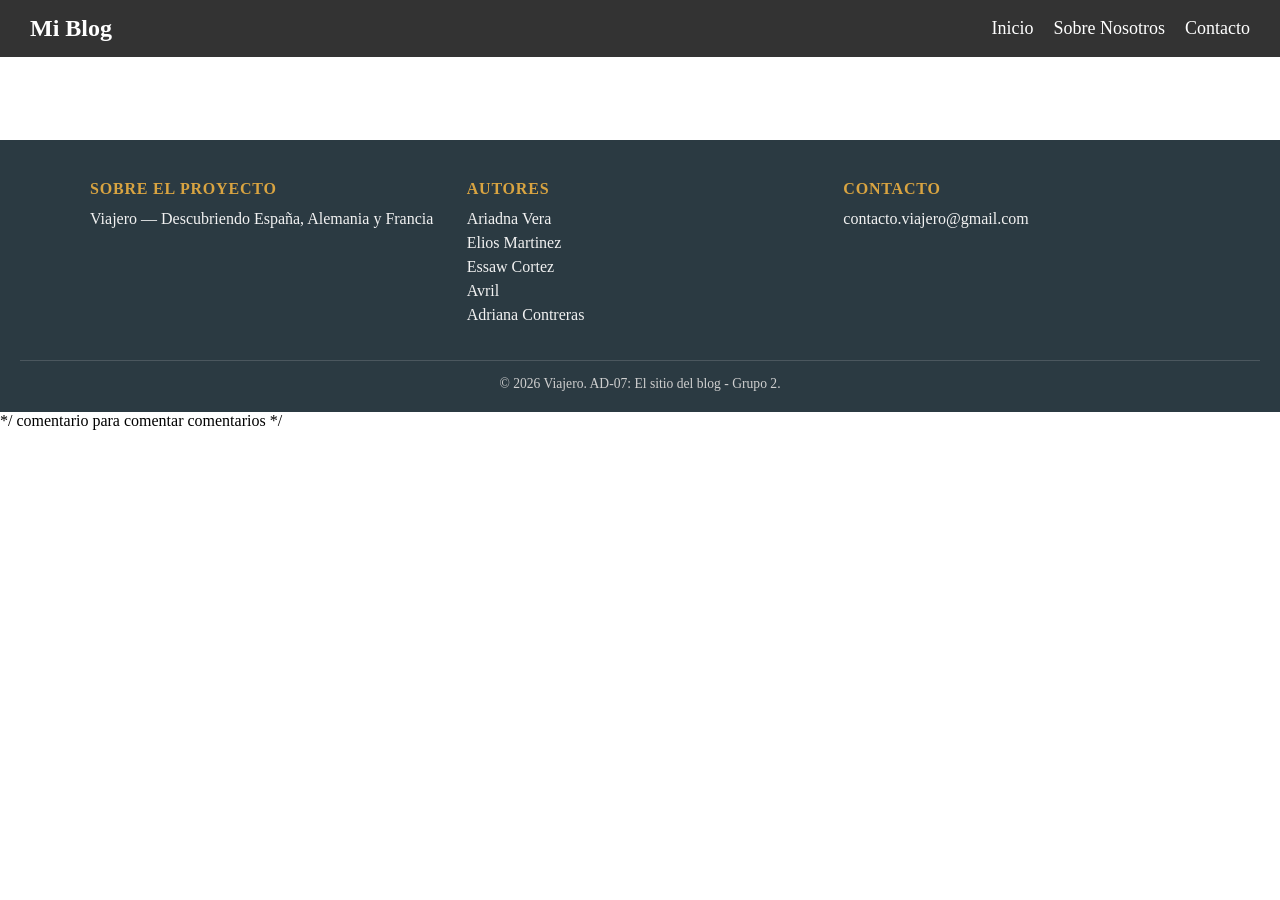
==== ad-l4-1.0/index.html @ cbe57249 "feat: estructura y configuracion de las 3 paginas" ====
<!DOCTYPE html>
<html>

<head>
  <meta charset="utf-8">
  <meta name="viewport" content="width=device-width">
  <title>replit</title>
  <link rel="stylesheet" href="style.css">
  
</head>

<body>
  <nav class="navbar">
    <div class="nav-logo">
        <a href="index.html">Mi Blog</a>
    </div>
    <ul class="nav-links">
        <li><a href="index.html">Inicio</a></li>
        <li><a href="about.html">Sobre Nosotros</a></li>
        <li><a href="contact.html">Contacto</a></li>
    </ul>
</nav>

  <!--
  This script places a badge on your repl's full-browser view back to your repl's cover
  page. Try various colors for the theme: dark, light, red, orange, yellow, lime, green,
  teal, blue, blurple, magenta, pink!
  -->
  <script src="https://replit.com/public/js/replit-badge-v2.js" theme="dark" position="bottom-right"></script>
<footer class="site-footer">
  <div class="footer-content">
    <div class="footer-section">
      <h3>Sobre el proyecto</h3>
      <p>Viajero — Descubriendo España, Alemania y Francia</p>
    </div>
    <div class="footer-section">
      <h3>Autores</h3>
      <ul class="footer-authors">
        <li>Ariadna Vera</li>
      <li>Elios Martinez</li>
      <li>Essaw Cortez</li>
      <li>Avril</li>
      <li>Adriana Contreras</li>
      </ul>
    </div>
    <div class="footer-section">
      <h3>Contacto</h3>
      <p><a href="mailto:contacto.viajero@gmail.com">contacto.viajero@gmail.com</a></p>
    </div>
  </div>
  <div class="footer-bottom">
    <p>&copy; 2026 Viajero. AD-07: El sitio del blog - Grupo 2.</p>
  </div>
</footer>
</body>

</html>
*/ comentario para comentar comentarios */
---- ad-l4-1.0/style.css ----
html {
    height: 100%;
    width: 100%;
  }

  /* márgenes */
* {
    margin: 0;
    padding: 0;
    box-sizing: border-box;
}

/* Barra de navegación */
.navbar {
    position: fixed; /* Esto hace que se quede congelada arriba */
    top: 0;
    left: 0;
    width: 100%;
    background-color: #333; /* Color oscuro de fondo el cual debera ser de paga*/
    display: flex;
    justify-content: space-between;
    align-items: center;
    padding: 15px 30px;
    z-index: 1000; /* queda por encima de todo */
}

/* Nombre del blog */
.nav-logo a {
    color: white;
    text-decoration: none;
    font-size: 24px;
    font-weight: bold;
}

/* enlaces */
.nav-links {
    list-style: none;
    display: flex;
    gap: 20px; /* Separación entre botones */
}

/* Estilo de los enlaces individuales */
.nav-links a {
    color: white;
    text-decoration: none;
    font-size: 18px;
    transition: color 0.3s ease;
}

/* Efecto del mouse */
.nav-links a:hover {
    color: #ffcc00; /* Cambia a amarillo o el color que prefieras */
}

/* evita que el menu tape los textos */
body {
    padding-top: 80px; 
}

/* Tarea 4 */
.site-footer {
  background-color: #2b3a42;
  color: #f2f2f2;
  padding: 40px 20px 20px;
  margin-top: 60px;
}

.footer-content {
  display: flex;
  flex-wrap: wrap;
  justify-content: space-between;
  gap: 30px;
  max-width: 1100px;
  margin: 0 auto;
}

.footer-section {
  flex: 1;
  min-width: 200px;
}

.footer-section h3 {
  font-size: 1rem;
  text-transform: uppercase;
  letter-spacing: 0.05em;
  margin-bottom: 12px;
  color: #d9a441;
}

.footer-authors {
  list-style: none;
  padding: 0;
  margin: 0;
}

.footer-authors li {
  margin-bottom: 6px;
}

.footer-section a {
  color: #f2f2f2;
  text-decoration: none;
}

.footer-section a:hover {
  text-decoration: underline;
}

.footer-bottom {
  text-align: center;
  margin-top: 30px;
  padding-top: 15px;
  border-top: 1px solid rgba(255, 255, 255, 0.15);
  font-size: 0.85rem;
  color: #cfcfcf;
}
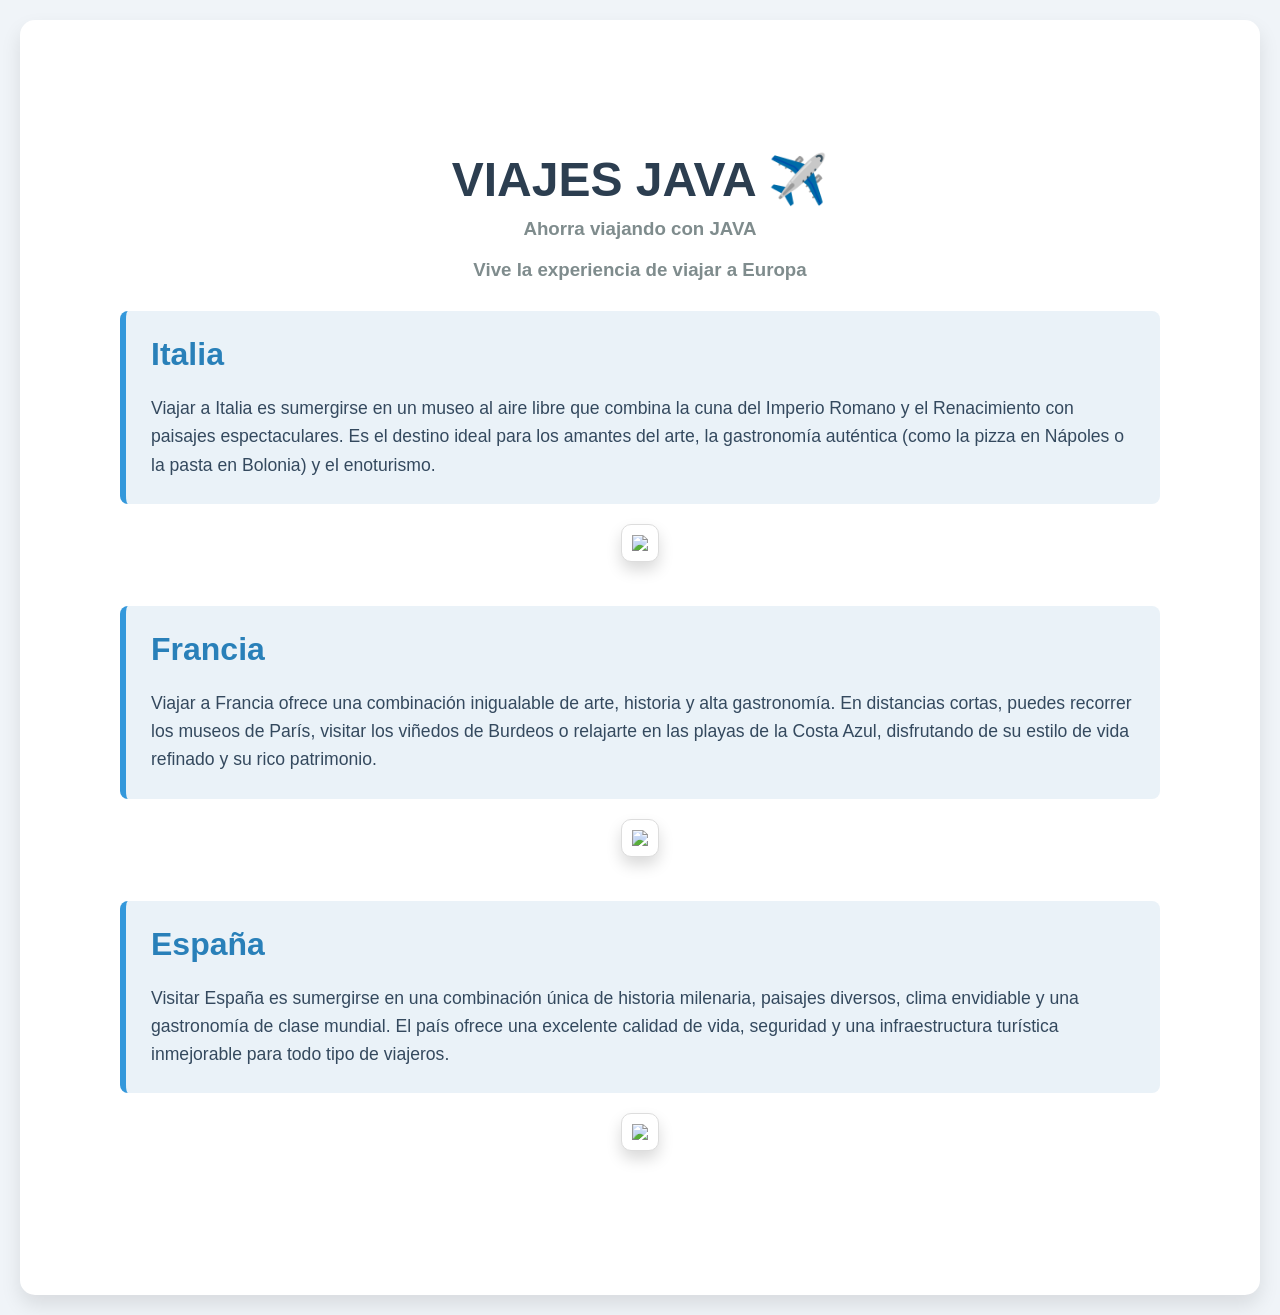
==== commit b25e60b0: "Se agregó home al index y se creó el homestyle" ====
--- a/ad-l4-1.0/index.html
+++ b/ad-l4-1.0/index.html
@@ -5,54 +5,62 @@
   <meta charset="utf-8">
   <meta name="viewport" content="width=device-width">
   <title>replit</title>
-  <link rel="stylesheet" href="style.css">
-  
+  <link rel="stylesheet" href="homestyle.css">
 </head>
 
 <body>
-  <nav class="navbar">
-    <div class="nav-logo">
-        <a href="index.html">Mi Blog</a>
-    </div>
-    <ul class="nav-links">
-        <li><a href="index.html">Inicio</a></li>
-        <li><a href="about.html">Sobre Nosotros</a></li>
-        <li><a href="contact.html">Contacto</a></li>
-    </ul>
-</nav>
-
+  
   <!--
   This script places a badge on your repl's full-browser view back to your repl's cover
   page. Try various colors for the theme: dark, light, red, orange, yellow, lime, green,
   teal, blue, blurple, magenta, pink!
   -->
-  <script src="https://replit.com/public/js/replit-badge-v2.js" theme="dark" position="bottom-right"></script>
-<footer class="site-footer">
-  <div class="footer-content">
-    <div class="footer-section">
-      <h3>Sobre el proyecto</h3>
-      <p>Viajero — Descubriendo España, Alemania y Francia</p>
+  <div class = "Hpage">
+    <div>
+    <h1 id="HOME">VIAJES JAVA ✈️</h1>
     </div>
-    <div class="footer-section">
-      <h3>Autores</h3>
-      <ul class="footer-authors">
-        <li>Ariadna Vera</li>
-      <li>Elios Martinez</li>
-      <li>Essaw Cortez</li>
-      <li>Avril</li>
-      <li>Adriana Contreras</li>
-      </ul>
+    <div>
+      <h3>Ahorra viajando con JAVA</h3>
+      <h3>Vive la experiencia de viajar a Europa</h3>
     </div>
-    <div class="footer-section">
-      <h3>Contacto</h3>
-      <p><a href="mailto:contacto.viajero@gmail.com">contacto.viajero@gmail.com</a></p>
+    <div>
+      <hr>
+      <hr>
+      <div class="col-4">
+                <h1 class="display-1">Italia</h1>
+                <p>Viajar a Italia es sumergirse en un museo al aire libre que combina la cuna del Imperio Romano y el Renacimiento con paisajes espectaculares. Es el destino ideal para los amantes del arte, la gastronomía auténtica (como la pizza en Nápoles o la pasta en Bolonia) y el enoturismo.</p>
+            </div>
+            
+            <div class = "pictureH">
+      <img src ="https://premiumincoming.com/wp-content/uploads/2018/07/viajar-italia.jpg" >
+      </div>
+      <hr>
+      <hr>
+      <div class="col-4">
+                <h1 class="display-1">Francia</h1>
+                <p>Viajar a Francia ofrece una combinación inigualable de arte, historia y alta gastronomía. En distancias cortas, puedes recorrer los museos de París, visitar los viñedos de Burdeos o relajarte en las playas de la Costa Azul, disfrutando de su estilo de vida refinado y su rico patrimonio.</p>
+            </div>
+            
+            <div class = "pictureH">
+      <img src ="https://images.trvl-media.com/place/502251/07e634c6-bcc3-4446-bda9-901da2d2c35c.jpg" >
+      </div>
+      <hr>
+      <hr>
+      <div class="col-4">
+                <h1 class="display-1">España</h1>
+                <p>Visitar España es sumergirse en una combinación única de historia milenaria, paisajes diversos, clima envidiable y una gastronomía de clase mundial. El país ofrece una excelente calidad de vida, seguridad y una infraestructura turística inmejorable para todo tipo de viajeros.</p>
+            </div>
+            
+            <div class = "pictureH">
+      <img src ="https://imagenes.20minutos.es/files/image_1920_1080/uploads/imagenes/2023/07/14/basilica-de-la-sagrada-familia.jpeg" >
+      </div>
+      <hr>
+      <hr>
+
+
     </div>
   </div>
-  <div class="footer-bottom">
-    <p>&copy; 2026 Viajero. AD-07: El sitio del blog - Grupo 2.</p>
-  </div>
-</footer>
+  <script src="https://replit.com/public/js/replit-badge-v2.js" theme="dark" position="bottom-right"></script>
 </body>
 
-</html>
-*/ comentario para comentar comentarios */+</html>
--- a/ad-l4-1.0/homestyle.css
+++ b/ad-l4-1.0/homestyle.css
@@ -0,0 +1,103 @@
+ 
+*{
+  box-sizing: border-box;
+}
+
+body {
+font-family: 'Segoe UI', sans-serif;
+background-color: #f0f4f8;
+margin: 0;
+padding: 20px;
+}
+
+
+    <style>
+  /* 1. Resetear el modelo de caja para que el padding no altere el tamaño total */
+  * {
+    box-sizing: border-box;
+    }
+
+  /* 2. Estilos generales del cuerpo */
+    body {
+    font-family: 'Segoe UI', Tahoma, Geneva, Verdana, sans-serif;
+    background-color: #f0f4f8; /* Color de fondo suave */
+    margin: 0;
+    padding: 20px; /* Padding alrededor de toda la página */
+    }
+
+  /* 3. Contenedor principal de la página */
+    .Hpage {
+    max-width: 100%;
+    margin: 0 auto; /* Centra la caja principal horizontalmente */
+    background-color: white;
+    padding: 100px; /* Relleno interno para que el texto no toque los bordes */
+    border-radius: 15px; /* Suaviza las esquinas del borde */
+    box-shadow: 0 10px 20px rgba(0,0,0,0.1); /* Sombra para dar efecto de profundidad */
+    }
+
+  /* 4. Estilización de los encabezados */
+    #HOME {
+    text-align: center;
+    color: #2c3e50;
+    font-size: 3em;
+    margin-bottom: 10px;
+    }
+
+    h3 {
+    text-align: center;
+    color: #7f8c8d;
+    margin-top: 0;
+    }
+
+  /* Ocultamos las etiquetas <hr> porque usaremos márgenes de caja en su lugar */
+    hr {
+    display: none; 
+    }
+
+  /* 5. Cajas de texto (Aplicación clara del Modelo de Caja) */
+    .col-4 {
+    background-color: #eaf2f8; 
+    padding: 25px; /* (Padding) Espacio para que el texto respire */
+    border-left: 6px solid #3498db; /* (Border) Acento visual en la izquierda */
+    border-radius: 8px;
+    margin-top: 30px; /* (Margin) Separa este texto de la imagen anterior */
+    margin-bottom: 20px; /* (Margin) Separa este texto de su propia imagen */
+    }
+
+    .col-4 h1.display-1 {
+    color: #2980b9;
+    margin-top: 0;
+
+    }
+
+    .col-4 p {
+    color: #34495e;
+    line-height: 1.6;
+    font-size: 1.1em;
+    margin-bottom: 0;
+    }
+
+  /* 6. Contenedor de las imágenes */
+    .pictureH {
+    text-align: center;
+    margin-bottom: 40px; /* (Margin) Espacio antes del siguiente país */
+    }
+
+  /* 7. Estilo de las imágenes tipo fotografía instantánea */
+    .pictureH img {
+    width: 100%;
+    max-width: 750px;
+    padding: 10px; /* (Padding) Crea un marco blanco alrededor de la imagen */
+    background-color: white;
+    border: 1px solid #ddd; /* (Border) Borde sutil para el marco */
+    border-radius: 10px;
+    box-shadow: 0 8px 15px rgba(0,0,0,0.15); /* Sombra externa */
+    transition: transform 0.3s ease; /* Animación suave al pasar el mouse */
+    }
+
+  /* Efecto al pasar el cursor sobre la imagen */
+    .pictureH img:hover {
+    transform: scale(1.02); /* Amplía ligeramente la imagen */
+    }
+
+</style>
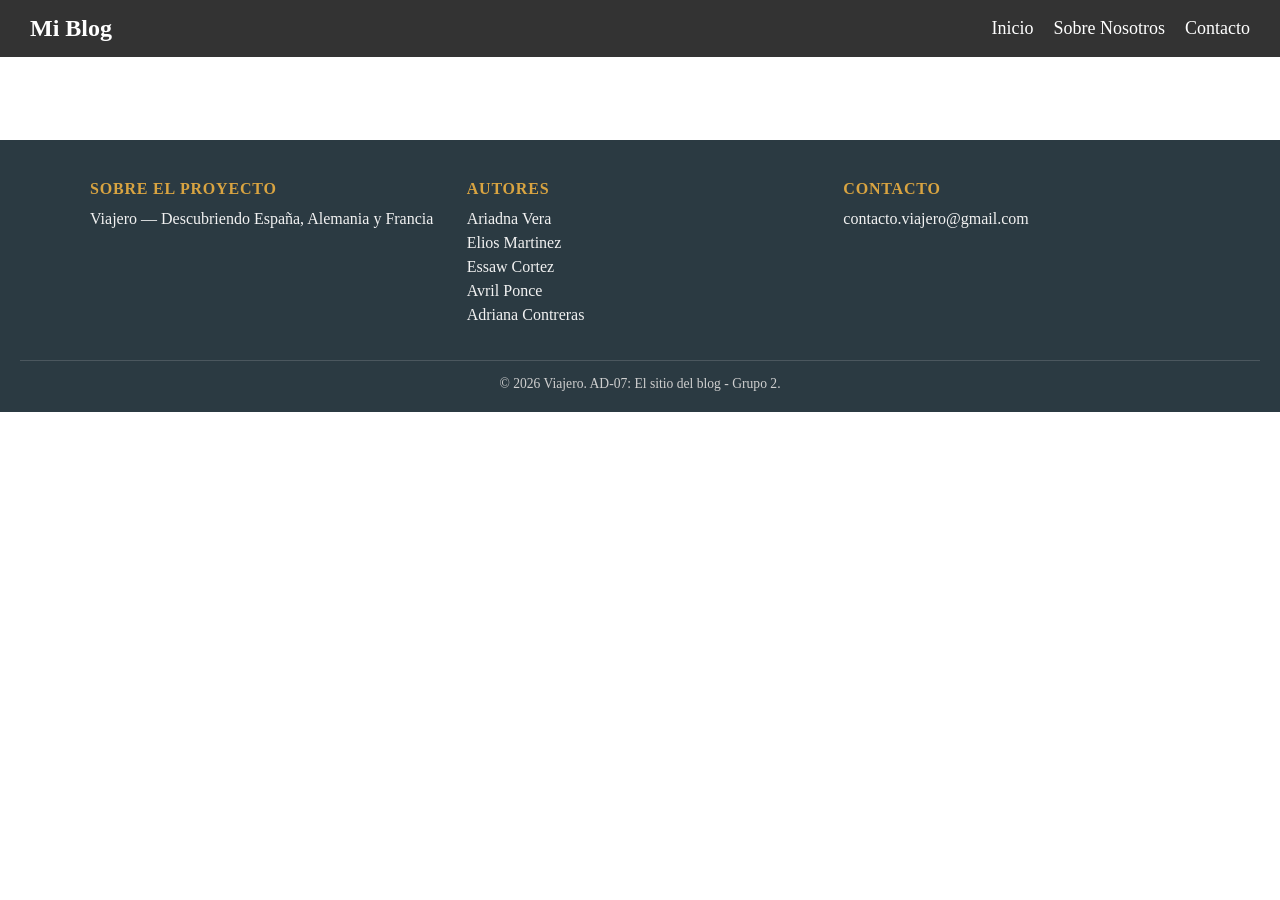
==== commit da776429: "Corrige nombre de autor en footer" ====
--- a/ad-l4-1.0/index.html
+++ b/ad-l4-1.0/index.html
@@ -5,62 +5,53 @@
   <meta charset="utf-8">
   <meta name="viewport" content="width=device-width">
   <title>replit</title>
-  <link rel="stylesheet" href="homestyle.css">
+  <link rel="stylesheet" href="style.css">
+  
 </head>
 
 <body>
-  
+  <nav class="navbar">
+    <div class="nav-logo">
+        <a href="index.html">Mi Blog</a>
+    </div>
+    <ul class="nav-links">
+        <li><a href="index.html">Inicio</a></li>
+        <li><a href="about.html">Sobre Nosotros</a></li>
+        <li><a href="contact.html">Contacto</a></li>
+    </ul>
+</nav>
+
   <!--
   This script places a badge on your repl's full-browser view back to your repl's cover
   page. Try various colors for the theme: dark, light, red, orange, yellow, lime, green,
   teal, blue, blurple, magenta, pink!
   -->
-  <div class = "Hpage">
-    <div>
-    <h1 id="HOME">VIAJES JAVA ✈️</h1>
+  <script src="https://replit.com/public/js/replit-badge-v2.js" theme="dark" position="bottom-right"></script>
+<footer class="site-footer">
+  <div class="footer-content">
+    <div class="footer-section">
+      <h3>Sobre el proyecto</h3>
+      <p>Viajero — Descubriendo España, Alemania y Francia</p>
     </div>
-    <div>
-      <h3>Ahorra viajando con JAVA</h3>
-      <h3>Vive la experiencia de viajar a Europa</h3>
+    <div class="footer-section">
+      <h3>Autores</h3>
+      <ul class="footer-authors">
+        <li>Ariadna Vera</li>
+      <li>Elios Martinez</li>
+      <li>Essaw Cortez</li>
+      <li>Avril Ponce</li>
+      <li>Adriana Contreras</li>
+      </ul>
     </div>
-    <div>
-      <hr>
-      <hr>
-      <div class="col-4">
-                <h1 class="display-1">Italia</h1>
-                <p>Viajar a Italia es sumergirse en un museo al aire libre que combina la cuna del Imperio Romano y el Renacimiento con paisajes espectaculares. Es el destino ideal para los amantes del arte, la gastronomía auténtica (como la pizza en Nápoles o la pasta en Bolonia) y el enoturismo.</p>
-            </div>
-            
-            <div class = "pictureH">
-      <img src ="https://premiumincoming.com/wp-content/uploads/2018/07/viajar-italia.jpg" >
-      </div>
-      <hr>
-      <hr>
-      <div class="col-4">
-                <h1 class="display-1">Francia</h1>
-                <p>Viajar a Francia ofrece una combinación inigualable de arte, historia y alta gastronomía. En distancias cortas, puedes recorrer los museos de París, visitar los viñedos de Burdeos o relajarte en las playas de la Costa Azul, disfrutando de su estilo de vida refinado y su rico patrimonio.</p>
-            </div>
-            
-            <div class = "pictureH">
-      <img src ="https://images.trvl-media.com/place/502251/07e634c6-bcc3-4446-bda9-901da2d2c35c.jpg" >
-      </div>
-      <hr>
-      <hr>
-      <div class="col-4">
-                <h1 class="display-1">España</h1>
-                <p>Visitar España es sumergirse en una combinación única de historia milenaria, paisajes diversos, clima envidiable y una gastronomía de clase mundial. El país ofrece una excelente calidad de vida, seguridad y una infraestructura turística inmejorable para todo tipo de viajeros.</p>
-            </div>
-            
-            <div class = "pictureH">
-      <img src ="https://imagenes.20minutos.es/files/image_1920_1080/uploads/imagenes/2023/07/14/basilica-de-la-sagrada-familia.jpeg" >
-      </div>
-      <hr>
-      <hr>
-
-
+    <div class="footer-section">
+      <h3>Contacto</h3>
+      <p><a href="mailto:contacto.viajero@gmail.com">contacto.viajero@gmail.com</a></p>
     </div>
   </div>
-  <script src="https://replit.com/public/js/replit-badge-v2.js" theme="dark" position="bottom-right"></script>
+  <div class="footer-bottom">
+    <p>&copy; 2026 Viajero. AD-07: El sitio del blog - Grupo 2.</p>
+  </div>
+</footer>
 </body>
 
 </html>
--- a/ad-l4-1.0/style.css
+++ b/ad-l4-1.0/style.css
@@ -0,0 +1,116 @@
+html {
+    height: 100%;
+    width: 100%;
+  }
+
+  /* márgenes */
+* {
+    margin: 0;
+    padding: 0;
+    box-sizing: border-box;
+}
+
+/* Barra de navegación */
+.navbar {
+    position: fixed; /* Esto hace que se quede congelada arriba */
+    top: 0;
+    left: 0;
+    width: 100%;
+    background-color: #333; /* Color oscuro de fondo el cual debera ser de paga*/
+    display: flex;
+    justify-content: space-between;
+    align-items: center;
+    padding: 15px 30px;
+    z-index: 1000; /* queda por encima de todo */
+}
+
+/* Nombre del blog */
+.nav-logo a {
+    color: white;
+    text-decoration: none;
+    font-size: 24px;
+    font-weight: bold;
+}
+
+/* enlaces */
+.nav-links {
+    list-style: none;
+    display: flex;
+    gap: 20px; /* Separación entre botones */
+}
+
+/* Estilo de los enlaces individuales */
+.nav-links a {
+    color: white;
+    text-decoration: none;
+    font-size: 18px;
+    transition: color 0.3s ease;
+}
+
+/* Efecto del mouse */
+.nav-links a:hover {
+    color: #ffcc00; /* Cambia a amarillo o el color que prefieras */
+}
+
+/* evita que el menu tape los textos */
+body {
+    padding-top: 80px; 
+}
+
+/* Tarea 4 */
+.site-footer {
+  background-color: #2b3a42;
+  color: #f2f2f2;
+  padding: 40px 20px 20px;
+  margin-top: 60px;
+}
+
+.footer-content {
+  display: flex;
+  flex-wrap: wrap;
+  justify-content: space-between;
+  gap: 30px;
+  max-width: 1100px;
+  margin: 0 auto;
+}
+
+.footer-section {
+  flex: 1;
+  min-width: 200px;
+}
+
+.footer-section h3 {
+  font-size: 1rem;
+  text-transform: uppercase;
+  letter-spacing: 0.05em;
+  margin-bottom: 12px;
+  color: #d9a441;
+}
+
+.footer-authors {
+  list-style: none;
+  padding: 0;
+  margin: 0;
+}
+
+.footer-authors li {
+  margin-bottom: 6px;
+}
+
+.footer-section a {
+  color: #f2f2f2;
+  text-decoration: none;
+}
+
+.footer-section a:hover {
+  text-decoration: underline;
+}
+
+.footer-bottom {
+  text-align: center;
+  margin-top: 30px;
+  padding-top: 15px;
+  border-top: 1px solid rgba(255, 255, 255, 0.15);
+  font-size: 0.85rem;
+  color: #cfcfcf;
+}
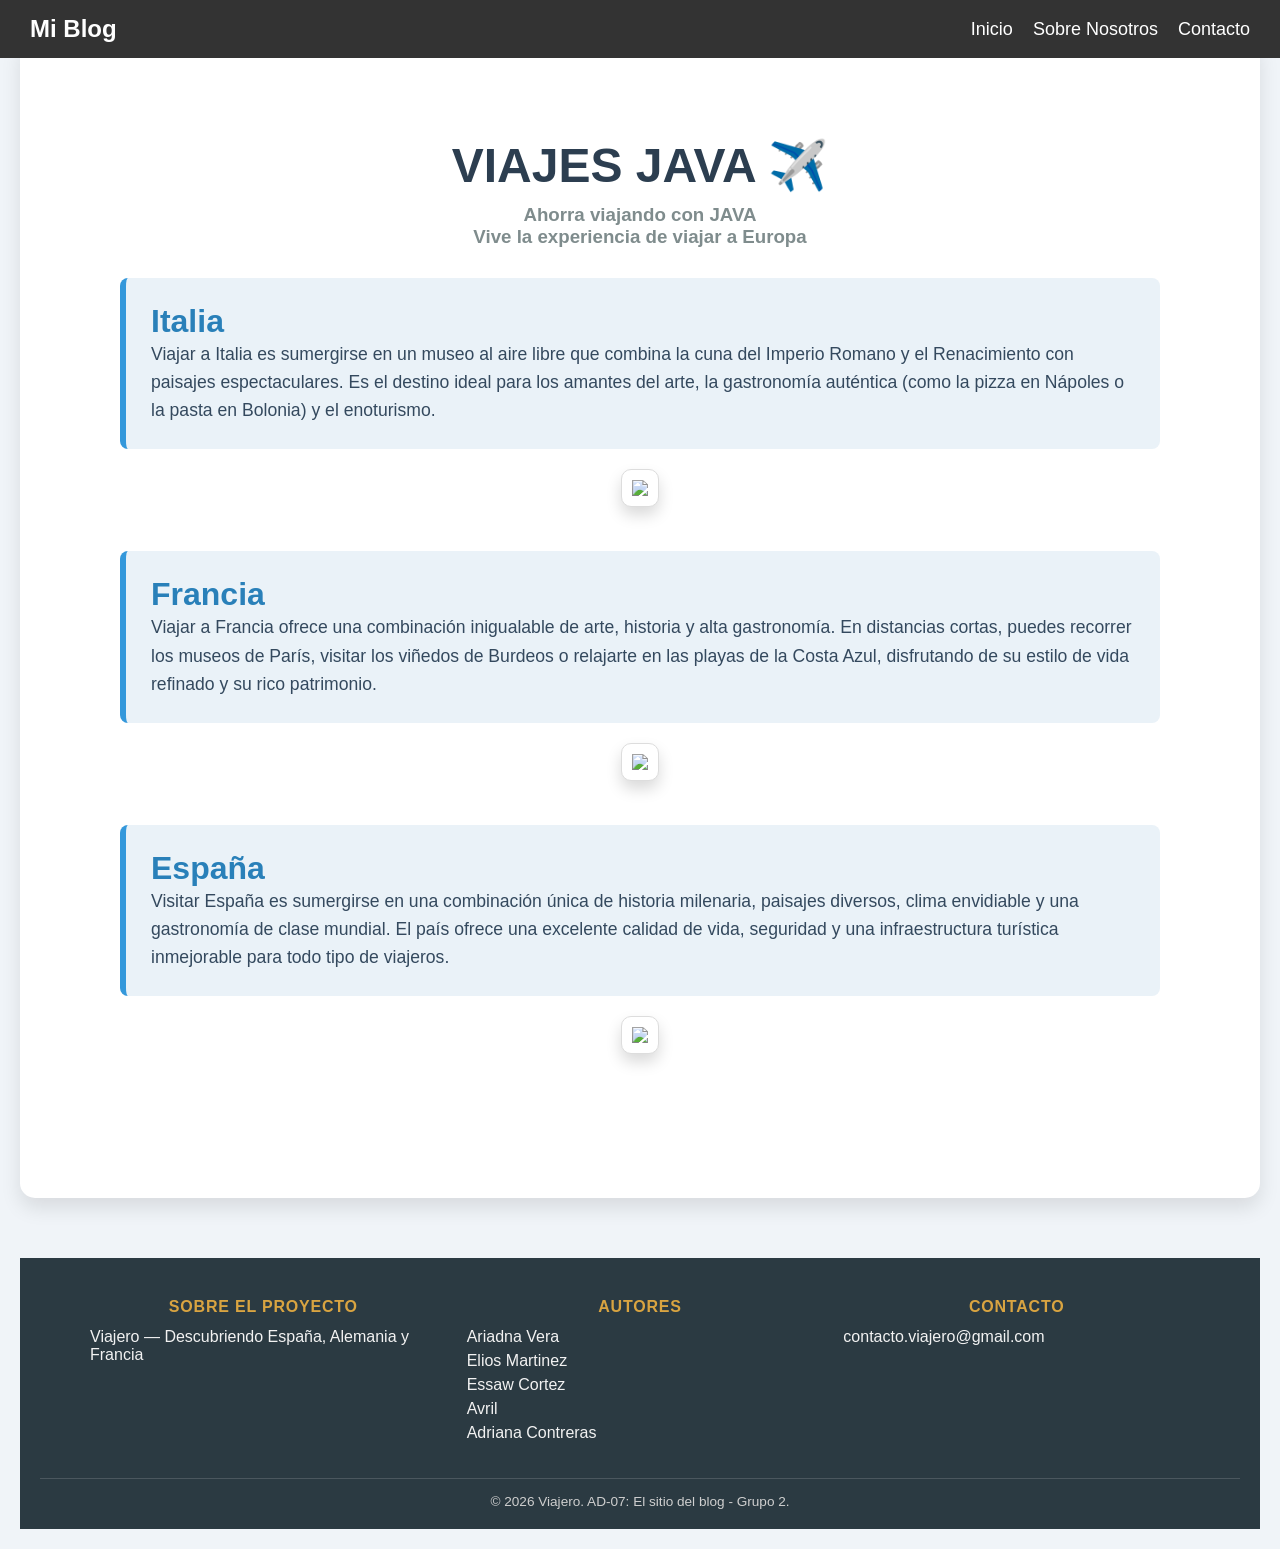
==== commit 9f8fa542: "Se resolvió conflicto de fusion en el index" ====
--- a/ad-l4-1.0/index.html
+++ b/ad-l4-1.0/index.html
@@ -5,11 +5,12 @@
   <meta charset="utf-8">
   <meta name="viewport" content="width=device-width">
   <title>replit</title>
+
   <link rel="stylesheet" href="style.css">
   
+
 </head>
 
-<body>
   <nav class="navbar">
     <div class="nav-logo">
         <a href="index.html">Mi Blog</a>
@@ -21,11 +22,62 @@
     </ul>
 </nav>
 
+  <link rel="stylesheet" href="homestyle.css">
+
+
+<body>
+  
+>>>>>>> task5
   <!--
   This script places a badge on your repl's full-browser view back to your repl's cover
   page. Try various colors for the theme: dark, light, red, orange, yellow, lime, green,
   teal, blue, blurple, magenta, pink!
   -->
+  <div class = "Hpage">
+    <div>
+    <h1 id="HOME">VIAJES JAVA ✈️</h1>
+    </div>
+    <div>
+      <h3>Ahorra viajando con JAVA</h3>
+      <h3>Vive la experiencia de viajar a Europa</h3>
+    </div>
+    <div>
+      <hr>
+      <hr>
+      <div class="col-4">
+                <h1 class="display-1">Italia</h1>
+                <p>Viajar a Italia es sumergirse en un museo al aire libre que combina la cuna del Imperio Romano y el Renacimiento con paisajes espectaculares. Es el destino ideal para los amantes del arte, la gastronomía auténtica (como la pizza en Nápoles o la pasta en Bolonia) y el enoturismo.</p>
+            </div>
+            
+            <div class = "pictureH">
+      <img src ="https://premiumincoming.com/wp-content/uploads/2018/07/viajar-italia.jpg" >
+      </div>
+      <hr>
+      <hr>
+      <div class="col-4">
+                <h1 class="display-1">Francia</h1>
+                <p>Viajar a Francia ofrece una combinación inigualable de arte, historia y alta gastronomía. En distancias cortas, puedes recorrer los museos de París, visitar los viñedos de Burdeos o relajarte en las playas de la Costa Azul, disfrutando de su estilo de vida refinado y su rico patrimonio.</p>
+            </div>
+            
+            <div class = "pictureH">
+      <img src ="https://images.trvl-media.com/place/502251/07e634c6-bcc3-4446-bda9-901da2d2c35c.jpg" >
+      </div>
+      <hr>
+      <hr>
+      <div class="col-4">
+                <h1 class="display-1">España</h1>
+                <p>Visitar España es sumergirse en una combinación única de historia milenaria, paisajes diversos, clima envidiable y una gastronomía de clase mundial. El país ofrece una excelente calidad de vida, seguridad y una infraestructura turística inmejorable para todo tipo de viajeros.</p>
+            </div>
+            
+            <div class = "pictureH">
+      <img src ="https://imagenes.20minutos.es/files/image_1920_1080/uploads/imagenes/2023/07/14/basilica-de-la-sagrada-familia.jpeg" >
+      </div>
+      <hr>
+      <hr>
+
+
+    </div>
+  </div>
   <script src="https://replit.com/public/js/replit-badge-v2.js" theme="dark" position="bottom-right"></script>
 <footer class="site-footer">
   <div class="footer-content">
@@ -39,7 +91,7 @@
         <li>Ariadna Vera</li>
       <li>Elios Martinez</li>
       <li>Essaw Cortez</li>
-      <li>Avril Ponce</li>
+      <li>Avril</li>
       <li>Adriana Contreras</li>
       </ul>
     </div>
--- a/ad-l4-1.0/homestyle.css
+++ b/ad-l4-1.0/homestyle.css
@@ -0,0 +1,103 @@
+ 
+*{
+  box-sizing: border-box;
+}
+
+body {
+font-family: 'Segoe UI', sans-serif;
+background-color: #f0f4f8;
+margin: 0;
+padding: 20px;
+}
+
+
+    <style>
+  /* 1. Resetear el modelo de caja para que el padding no altere el tamaño total */
+  * {
+    box-sizing: border-box;
+    }
+
+  /* 2. Estilos generales del cuerpo */
+    body {
+    font-family: 'Segoe UI', Tahoma, Geneva, Verdana, sans-serif;
+    background-color: #f0f4f8; /* Color de fondo suave */
+    margin: 0;
+    padding: 20px; /* Padding alrededor de toda la página */
+    }
+
+  /* 3. Contenedor principal de la página */
+    .Hpage {
+    max-width: 100%;
+    margin: 0 auto; /* Centra la caja principal horizontalmente */
+    background-color: white;
+    padding: 100px; /* Relleno interno para que el texto no toque los bordes */
+    border-radius: 15px; /* Suaviza las esquinas del borde */
+    box-shadow: 0 10px 20px rgba(0,0,0,0.1); /* Sombra para dar efecto de profundidad */
+    }
+
+  /* 4. Estilización de los encabezados */
+    #HOME {
+    text-align: center;
+    color: #2c3e50;
+    font-size: 3em;
+    margin-bottom: 10px;
+    }
+
+    h3 {
+    text-align: center;
+    color: #7f8c8d;
+    margin-top: 0;
+    }
+
+  /* Ocultamos las etiquetas <hr> porque usaremos márgenes de caja en su lugar */
+    hr {
+    display: none; 
+    }
+
+  /* 5. Cajas de texto (Aplicación clara del Modelo de Caja) */
+    .col-4 {
+    background-color: #eaf2f8; 
+    padding: 25px; /* (Padding) Espacio para que el texto respire */
+    border-left: 6px solid #3498db; /* (Border) Acento visual en la izquierda */
+    border-radius: 8px;
+    margin-top: 30px; /* (Margin) Separa este texto de la imagen anterior */
+    margin-bottom: 20px; /* (Margin) Separa este texto de su propia imagen */
+    }
+
+    .col-4 h1.display-1 {
+    color: #2980b9;
+    margin-top: 0;
+
+    }
+
+    .col-4 p {
+    color: #34495e;
+    line-height: 1.6;
+    font-size: 1.1em;
+    margin-bottom: 0;
+    }
+
+  /* 6. Contenedor de las imágenes */
+    .pictureH {
+    text-align: center;
+    margin-bottom: 40px; /* (Margin) Espacio antes del siguiente país */
+    }
+
+  /* 7. Estilo de las imágenes tipo fotografía instantánea */
+    .pictureH img {
+    width: 100%;
+    max-width: 750px;
+    padding: 10px; /* (Padding) Crea un marco blanco alrededor de la imagen */
+    background-color: white;
+    border: 1px solid #ddd; /* (Border) Borde sutil para el marco */
+    border-radius: 10px;
+    box-shadow: 0 8px 15px rgba(0,0,0,0.15); /* Sombra externa */
+    transition: transform 0.3s ease; /* Animación suave al pasar el mouse */
+    }
+
+  /* Efecto al pasar el cursor sobre la imagen */
+    .pictureH img:hover {
+    transform: scale(1.02); /* Amplía ligeramente la imagen */
+    }
+
+</style>
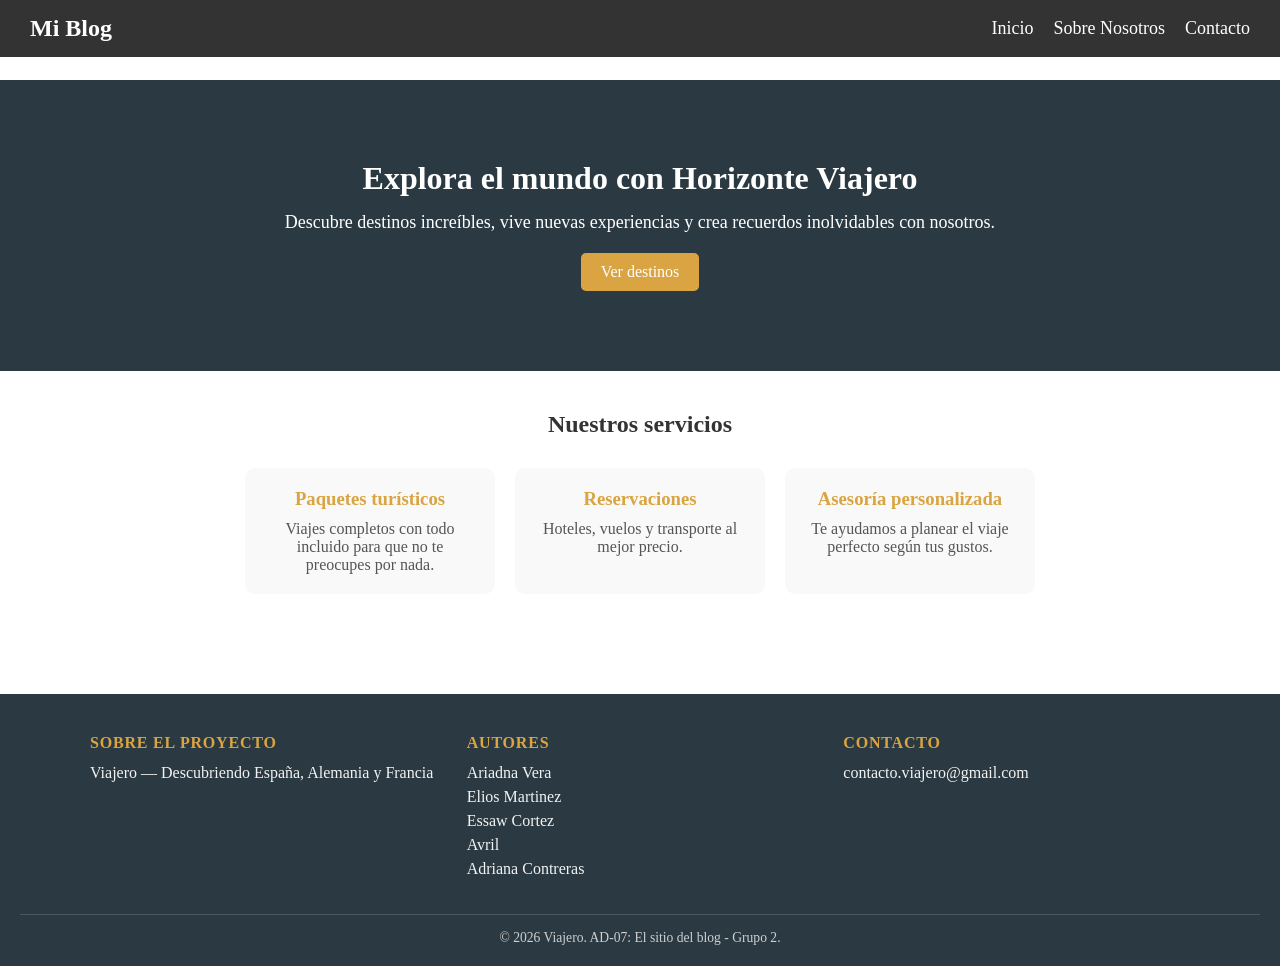
==== commit 422349ec: "Contenidos finales" ====
--- a/ad-l4-1.0/index.html
+++ b/ad-l4-1.0/index.html
@@ -5,12 +5,11 @@
   <meta charset="utf-8">
   <meta name="viewport" content="width=device-width">
   <title>replit</title>
-
   <link rel="stylesheet" href="style.css">
   
-
 </head>
 
+<body>
   <nav class="navbar">
     <div class="nav-logo">
         <a href="index.html">Mi Blog</a>
@@ -22,62 +21,49 @@
     </ul>
 </nav>
 
-  <link rel="stylesheet" href="homestyle.css">
-
-
-<body>
-  
->>>>>>> task5
   <!--
   This script places a badge on your repl's full-browser view back to your repl's cover
   page. Try various colors for the theme: dark, light, red, orange, yellow, lime, green,
   teal, blue, blurple, magenta, pink!
   -->
-  <div class = "Hpage">
-    <div>
-    <h1 id="HOME">VIAJES JAVA ✈️</h1>
+
+<div class="inicio">
+
+    <!-- Sección principal -->
+    <div class="hero">
+        <h1>Explora el mundo con Horizonte Viajero</h1>
+        <p>
+            Descubre destinos increíbles, vive nuevas experiencias y crea recuerdos inolvidables con nosotros.
+        </p>
+        <a href="#" class="btn">Ver destinos</a>
     </div>
-    <div>
-      <h3>Ahorra viajando con JAVA</h3>
-      <h3>Vive la experiencia de viajar a Europa</h3>
+
+    <!-- Sección de servicios -->
+    <div class="servicios">
+        <h2>Nuestros servicios</h2>
+
+        <div class="servicios-contenedor">
+
+            <div class="servicio">
+                <h3>Paquetes turísticos</h3>
+                <p>Viajes completos con todo incluido para que no te preocupes por nada.</p>
+            </div>
+
+            <div class="servicio">
+                <h3>Reservaciones</h3>
+                <p>Hoteles, vuelos y transporte al mejor precio.</p>
+            </div>
+
+            <div class="servicio">
+                <h3>Asesoría personalizada</h3>
+                <p>Te ayudamos a planear el viaje perfecto según tus gustos.</p>
+            </div>
+
+        </div>
     </div>
-    <div>
-      <hr>
-      <hr>
-      <div class="col-4">
-                <h1 class="display-1">Italia</h1>
-                <p>Viajar a Italia es sumergirse en un museo al aire libre que combina la cuna del Imperio Romano y el Renacimiento con paisajes espectaculares. Es el destino ideal para los amantes del arte, la gastronomía auténtica (como la pizza en Nápoles o la pasta en Bolonia) y el enoturismo.</p>
-            </div>
-            
-            <div class = "pictureH">
-      <img src ="https://premiumincoming.com/wp-content/uploads/2018/07/viajar-italia.jpg" >
-      </div>
-      <hr>
-      <hr>
-      <div class="col-4">
-                <h1 class="display-1">Francia</h1>
-                <p>Viajar a Francia ofrece una combinación inigualable de arte, historia y alta gastronomía. En distancias cortas, puedes recorrer los museos de París, visitar los viñedos de Burdeos o relajarte en las playas de la Costa Azul, disfrutando de su estilo de vida refinado y su rico patrimonio.</p>
-            </div>
-            
-            <div class = "pictureH">
-      <img src ="https://images.trvl-media.com/place/502251/07e634c6-bcc3-4446-bda9-901da2d2c35c.jpg" >
-      </div>
-      <hr>
-      <hr>
-      <div class="col-4">
-                <h1 class="display-1">España</h1>
-                <p>Visitar España es sumergirse en una combinación única de historia milenaria, paisajes diversos, clima envidiable y una gastronomía de clase mundial. El país ofrece una excelente calidad de vida, seguridad y una infraestructura turística inmejorable para todo tipo de viajeros.</p>
-            </div>
-            
-            <div class = "pictureH">
-      <img src ="https://imagenes.20minutos.es/files/image_1920_1080/uploads/imagenes/2023/07/14/basilica-de-la-sagrada-familia.jpeg" >
-      </div>
-      <hr>
-      <hr>
 
+</div>
 
-    </div>
-  </div>
   <script src="https://replit.com/public/js/replit-badge-v2.js" theme="dark" position="bottom-right"></script>
 <footer class="site-footer">
   <div class="footer-content">
@@ -106,4 +92,4 @@
 </footer>
 </body>
 
-</html>+</html>
--- a/ad-l4-1.0/style.css
+++ b/ad-l4-1.0/style.css
@@ -113,4 +113,195 @@
   border-top: 1px solid rgba(255, 255, 255, 0.15);
   font-size: 0.85rem;
   color: #cfcfcf;
+}
+
+
+/* Sección Nosotros */
+.nosotros {
+    max-width: 900px;
+    margin: 40px auto;
+    padding: 20px;
+    background-color: #f9f9f9;
+    border-radius: 10px;
+}
+
+/* Título principal */
+.nosotros h2 {
+    text-align: center;
+    margin-bottom: 20px;
+    color: #333;
+}
+
+/* Subtítulos */
+.nosotros h3 {
+    margin-top: 20px;
+    margin-bottom: 10px;
+    color: #d9a441; /* mismo tono que tu footer */
+}
+
+/* Párrafos */
+.nosotros p {
+    margin-bottom: 15px;
+    line-height: 1.6;
+    color: #555;
+}
+
+/* Listas */
+.nosotros ul {
+    margin-left: 20px;
+    margin-bottom: 15px;
+}
+
+.nosotros li {
+    margin-bottom: 8px;
+}
+
+
+
+
+
+
+/* Sección inicio */
+.inicio {
+    width: 100%;
+}
+
+/* Hero principal */
+.hero {
+    background-color: #2b3a42; /* similar a tu footer */
+    color: white;
+    text-align: center;
+    padding: 80px 20px;
+}
+
+.hero h1 {
+    font-size: 32px;
+    margin-bottom: 15px;
+}
+
+.hero p {
+    font-size: 18px;
+    margin-bottom: 20px;
+}
+
+/* Botón */
+.btn {
+    display: inline-block;
+    padding: 10px 20px;
+    background-color: #d9a441;
+    color: white;
+    text-decoration: none;
+    border-radius: 5px;
+}
+
+.btn:hover {
+    background-color: #b88a2f;
+}
+
+/* Servicios */
+.servicios {
+    padding: 40px 20px;
+    text-align: center;
+}
+
+.servicios h2 {
+    margin-bottom: 30px;
+    color: #333;
+}
+
+/* Contenedor de servicios */
+.servicios-contenedor {
+    display: flex;
+    flex-wrap: wrap;
+    justify-content: center;
+    gap: 20px;
+}
+
+/* Tarjetas */
+.servicio {
+    background-color: #f9f9f9;
+    padding: 20px;
+    width: 250px;
+    border-radius: 10px;
+}
+
+.servicio h3 {
+    margin-bottom: 10px;
+    color: #d9a441;
+}
+
+.servicio p {
+    color: #555;
+}
+
+
+
+/* Sección contacto */
+.contacto {
+    padding: 40px 20px;
+    max-width: 1000px;
+    margin: 0 auto;
+    text-align: center;
+}
+
+.contacto h2 {
+    margin-bottom: 15px;
+    color: #333;
+}
+
+.contacto p {
+    margin-bottom: 30px;
+    color: #555;
+}
+
+/* Contenedor */
+.contacto-contenedor {
+    display: flex;
+    flex-wrap: wrap;
+    gap: 30px;
+    justify-content: center;
+}
+
+/* Formulario */
+.formulario {
+    display: flex;
+    flex-direction: column;
+    width: 300px;
+}
+
+.formulario input,
+.formulario textarea {
+    margin-bottom: 15px;
+    padding: 10px;
+    border: 1px solid #ccc;
+    border-radius: 5px;
+    font-size: 14px;
+}
+
+.formulario button {
+    padding: 10px;
+    background-color: #d9a441;
+    color: white;
+    border: none;
+    border-radius: 5px;
+    cursor: pointer;
+}
+
+.formulario button:hover {
+    background-color: #b88a2f;
+}
+
+/* Información */
+.info-contacto {
+    width: 300px;
+    text-align: left;
+}
+
+.info-contacto h3 {
+    margin-bottom: 10px;
+    color: #d9a441;
+}
+
+.info-contacto p {
+    margin-bottom: 8px;
 }
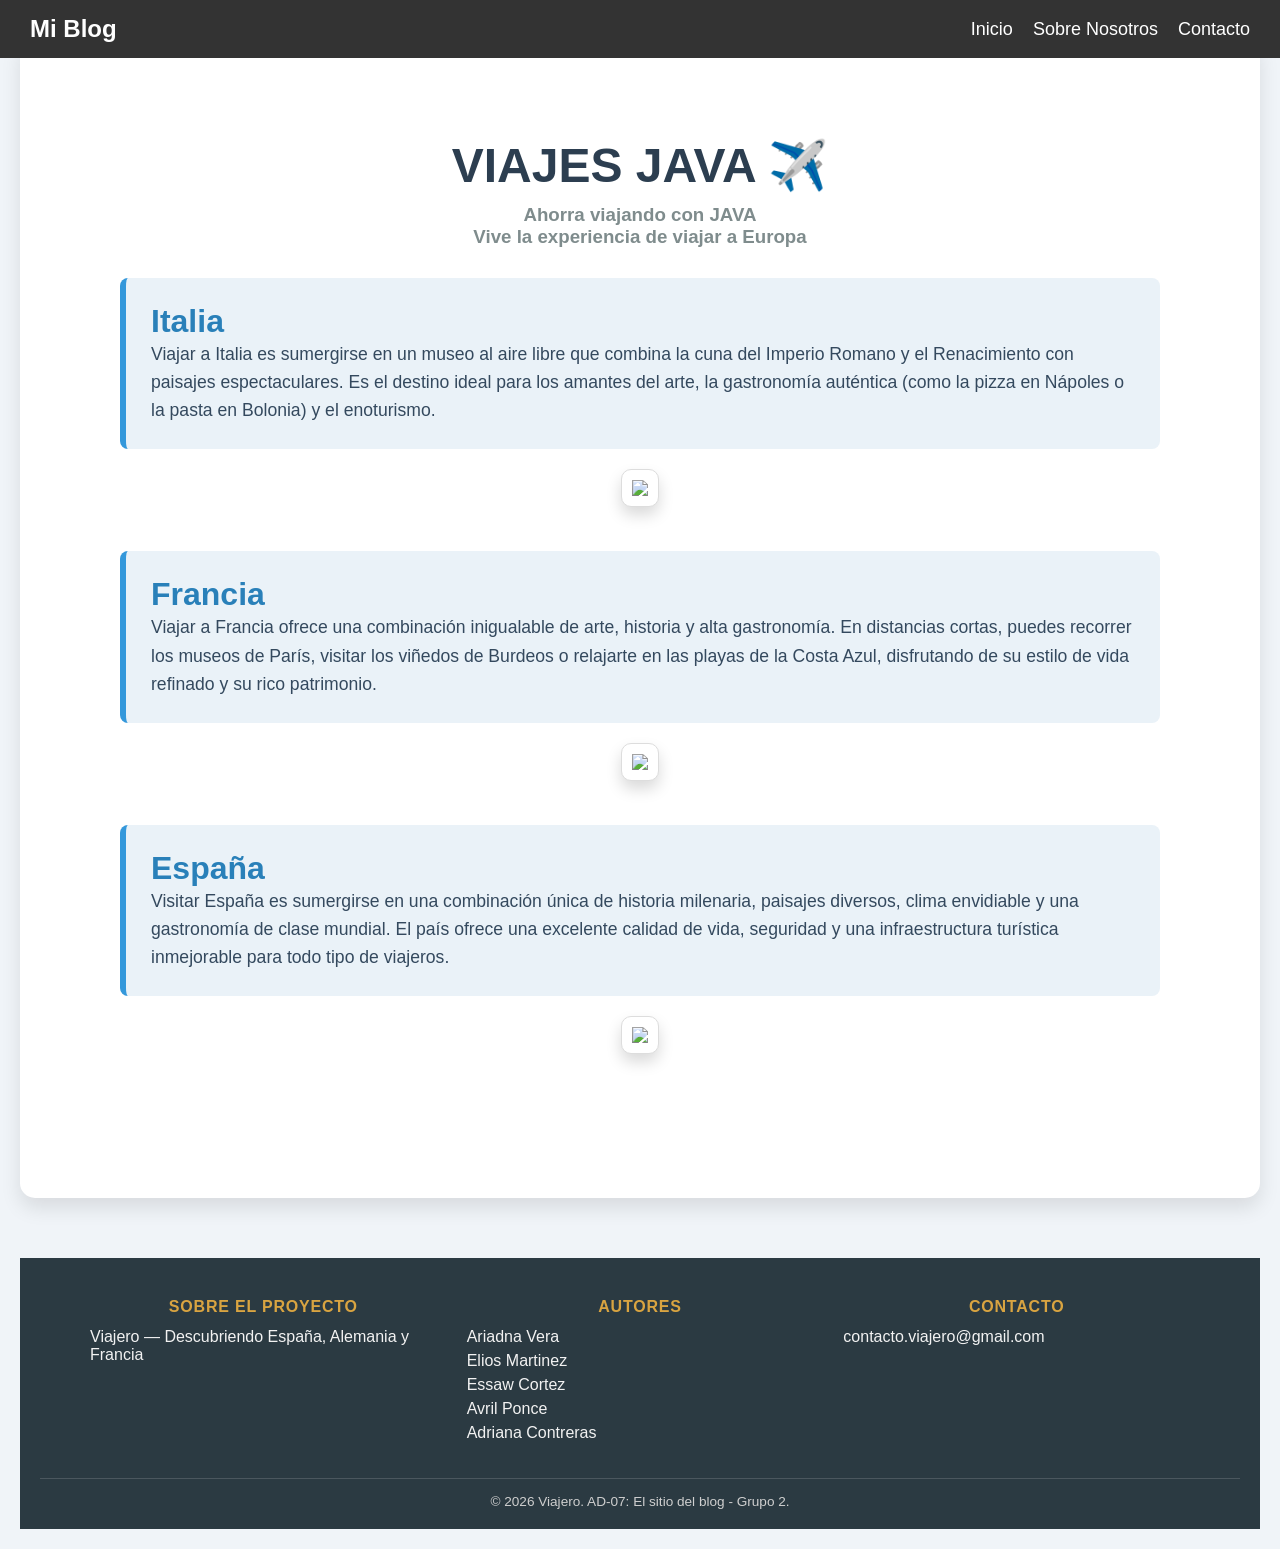
==== commit 28d11726: "Merge pull request #8 from AriVeraI/adriana/task-4-footer Corrige nombre de autor en footer" ====
--- a/ad-l4-1.0/index.html
+++ b/ad-l4-1.0/index.html
@@ -5,11 +5,12 @@
   <meta charset="utf-8">
   <meta name="viewport" content="width=device-width">
   <title>replit</title>
+
   <link rel="stylesheet" href="style.css">
   
+
 </head>
 
-<body>
   <nav class="navbar">
     <div class="nav-logo">
         <a href="index.html">Mi Blog</a>
@@ -21,49 +22,62 @@
     </ul>
 </nav>
 
+  <link rel="stylesheet" href="homestyle.css">
+
+
+<body>
+  
+>>>>>>> task5
   <!--
   This script places a badge on your repl's full-browser view back to your repl's cover
   page. Try various colors for the theme: dark, light, red, orange, yellow, lime, green,
   teal, blue, blurple, magenta, pink!
   -->
+  <div class = "Hpage">
+    <div>
+    <h1 id="HOME">VIAJES JAVA ✈️</h1>
+    </div>
+    <div>
+      <h3>Ahorra viajando con JAVA</h3>
+      <h3>Vive la experiencia de viajar a Europa</h3>
+    </div>
+    <div>
+      <hr>
+      <hr>
+      <div class="col-4">
+                <h1 class="display-1">Italia</h1>
+                <p>Viajar a Italia es sumergirse en un museo al aire libre que combina la cuna del Imperio Romano y el Renacimiento con paisajes espectaculares. Es el destino ideal para los amantes del arte, la gastronomía auténtica (como la pizza en Nápoles o la pasta en Bolonia) y el enoturismo.</p>
+            </div>
+            
+            <div class = "pictureH">
+      <img src ="https://premiumincoming.com/wp-content/uploads/2018/07/viajar-italia.jpg" >
+      </div>
+      <hr>
+      <hr>
+      <div class="col-4">
+                <h1 class="display-1">Francia</h1>
+                <p>Viajar a Francia ofrece una combinación inigualable de arte, historia y alta gastronomía. En distancias cortas, puedes recorrer los museos de París, visitar los viñedos de Burdeos o relajarte en las playas de la Costa Azul, disfrutando de su estilo de vida refinado y su rico patrimonio.</p>
+            </div>
+            
+            <div class = "pictureH">
+      <img src ="https://images.trvl-media.com/place/502251/07e634c6-bcc3-4446-bda9-901da2d2c35c.jpg" >
+      </div>
+      <hr>
+      <hr>
+      <div class="col-4">
+                <h1 class="display-1">España</h1>
+                <p>Visitar España es sumergirse en una combinación única de historia milenaria, paisajes diversos, clima envidiable y una gastronomía de clase mundial. El país ofrece una excelente calidad de vida, seguridad y una infraestructura turística inmejorable para todo tipo de viajeros.</p>
+            </div>
+            
+            <div class = "pictureH">
+      <img src ="https://imagenes.20minutos.es/files/image_1920_1080/uploads/imagenes/2023/07/14/basilica-de-la-sagrada-familia.jpeg" >
+      </div>
+      <hr>
+      <hr>
 
-<div class="inicio">
 
-    <!-- Sección principal -->
-    <div class="hero">
-        <h1>Explora el mundo con Horizonte Viajero</h1>
-        <p>
-            Descubre destinos increíbles, vive nuevas experiencias y crea recuerdos inolvidables con nosotros.
-        </p>
-        <a href="#" class="btn">Ver destinos</a>
     </div>
-
-    <!-- Sección de servicios -->
-    <div class="servicios">
-        <h2>Nuestros servicios</h2>
-
-        <div class="servicios-contenedor">
-
-            <div class="servicio">
-                <h3>Paquetes turísticos</h3>
-                <p>Viajes completos con todo incluido para que no te preocupes por nada.</p>
-            </div>
-
-            <div class="servicio">
-                <h3>Reservaciones</h3>
-                <p>Hoteles, vuelos y transporte al mejor precio.</p>
-            </div>
-
-            <div class="servicio">
-                <h3>Asesoría personalizada</h3>
-                <p>Te ayudamos a planear el viaje perfecto según tus gustos.</p>
-            </div>
-
-        </div>
-    </div>
-
-</div>
-
+  </div>
   <script src="https://replit.com/public/js/replit-badge-v2.js" theme="dark" position="bottom-right"></script>
 <footer class="site-footer">
   <div class="footer-content">
@@ -77,7 +91,7 @@
         <li>Ariadna Vera</li>
       <li>Elios Martinez</li>
       <li>Essaw Cortez</li>
-      <li>Avril</li>
+      <li>Avril Ponce</li>
       <li>Adriana Contreras</li>
       </ul>
     </div>
@@ -92,4 +106,4 @@
 </footer>
 </body>
 
-</html>
+</html>
--- a/ad-l4-1.0/homestyle.css
+++ b/ad-l4-1.0/homestyle.css
@@ -0,0 +1,105 @@
+
+*{
+    box-sizing: border-box;
+}
+
+
+
+
+body {
+font-family: 'Segoe UI', sans-serif;
+background-color: #f0f4f8;
+margin: 0;
+padding: 20px;
+}
+
+
+<style>
+  /* 1. Resetear el modelo de caja para que el padding no altere el tamaño total */
+* {
+    box-sizing: border-box;
+    }
+
+  /* 2. Estilos generales del cuerpo */
+    body {
+    font-family: 'Segoe UI', Tahoma, Geneva, Verdana, sans-serif;
+    background-color: #f0f4f8; /* Color de fondo suave */
+    margin: 0;
+    padding: 20px; /* Padding alrededor de toda la página */
+    }
+
+  /* 3. Contenedor principal de la página */
+    .Hpage {
+    max-width: 100%;
+    margin: 0 auto; /* Centra la caja principal horizontalmente */
+    background-color: white;
+    padding: 100px; /* Relleno interno para que el texto no toque los bordes */
+    border-radius: 15px; /* Suaviza las esquinas del borde */
+    box-shadow: 0 10px 20px rgba(0,0,0,0.1); /* Sombra para dar efecto de profundidad */
+    }
+
+  /* 4. Estilización de los encabezados */
+    #HOME {
+    text-align: center;
+    color: #2c3e50;
+    font-size: 3em;
+    margin-bottom: 10px;
+    }
+
+    h3 {
+    text-align: center;
+    color: #7f8c8d;
+    margin-top: 0;
+    }
+
+  /* Ocultamos las etiquetas <hr> porque usaremos márgenes de caja en su lugar */
+    hr {
+    display: none; 
+    }
+
+  /* 5. Cajas de texto (Aplicación clara del Modelo de Caja) */
+    .col-4 {
+    background-color: #eaf2f8; 
+    padding: 25px; /* (Padding) Espacio para que el texto respire */
+    border-left: 6px solid #3498db; /* (Border) Acento visual en la izquierda */
+    border-radius: 8px;
+    margin-top: 30px; /* (Margin) Separa este texto de la imagen anterior */
+    margin-bottom: 20px; /* (Margin) Separa este texto de su propia imagen */
+    }
+
+    .col-4 h1.display-1 {
+    color: #2980b9;
+    margin-top: 0;
+
+    }
+
+    .col-4 p {
+    color: #34495e;
+    line-height: 1.6;
+    font-size: 1.1em;
+    margin-bottom: 0;
+    }
+
+  /* 6. Contenedor de las imágenes */
+    .pictureH {
+    text-align: center;
+    margin-bottom: 40px; /* (Margin) Espacio antes del siguiente país */
+    }
+
+  /* 7. Estilo de las imágenes tipo fotografía instantánea */
+    .pictureH img {
+    width: 100%;
+    max-width: 750px;
+    padding: 10px; /* (Padding) Crea un marco blanco alrededor de la imagen */
+    background-color: white;
+    border: 1px solid #ddd; /* (Border) Borde sutil para el marco */
+    border-radius: 10px;
+    box-shadow: 0 8px 15px rgba(0,0,0,0.15); /* Sombra externa */
+    transition: transform 0.3s ease; /* Animación suave al pasar el mouse */
+    }
+
+  /* Efecto al pasar el cursor sobre la imagen */
+    .pictureH img:hover {
+    transform: scale(1.02); /* Amplía ligeramente la imagen */
+    }
+</style>
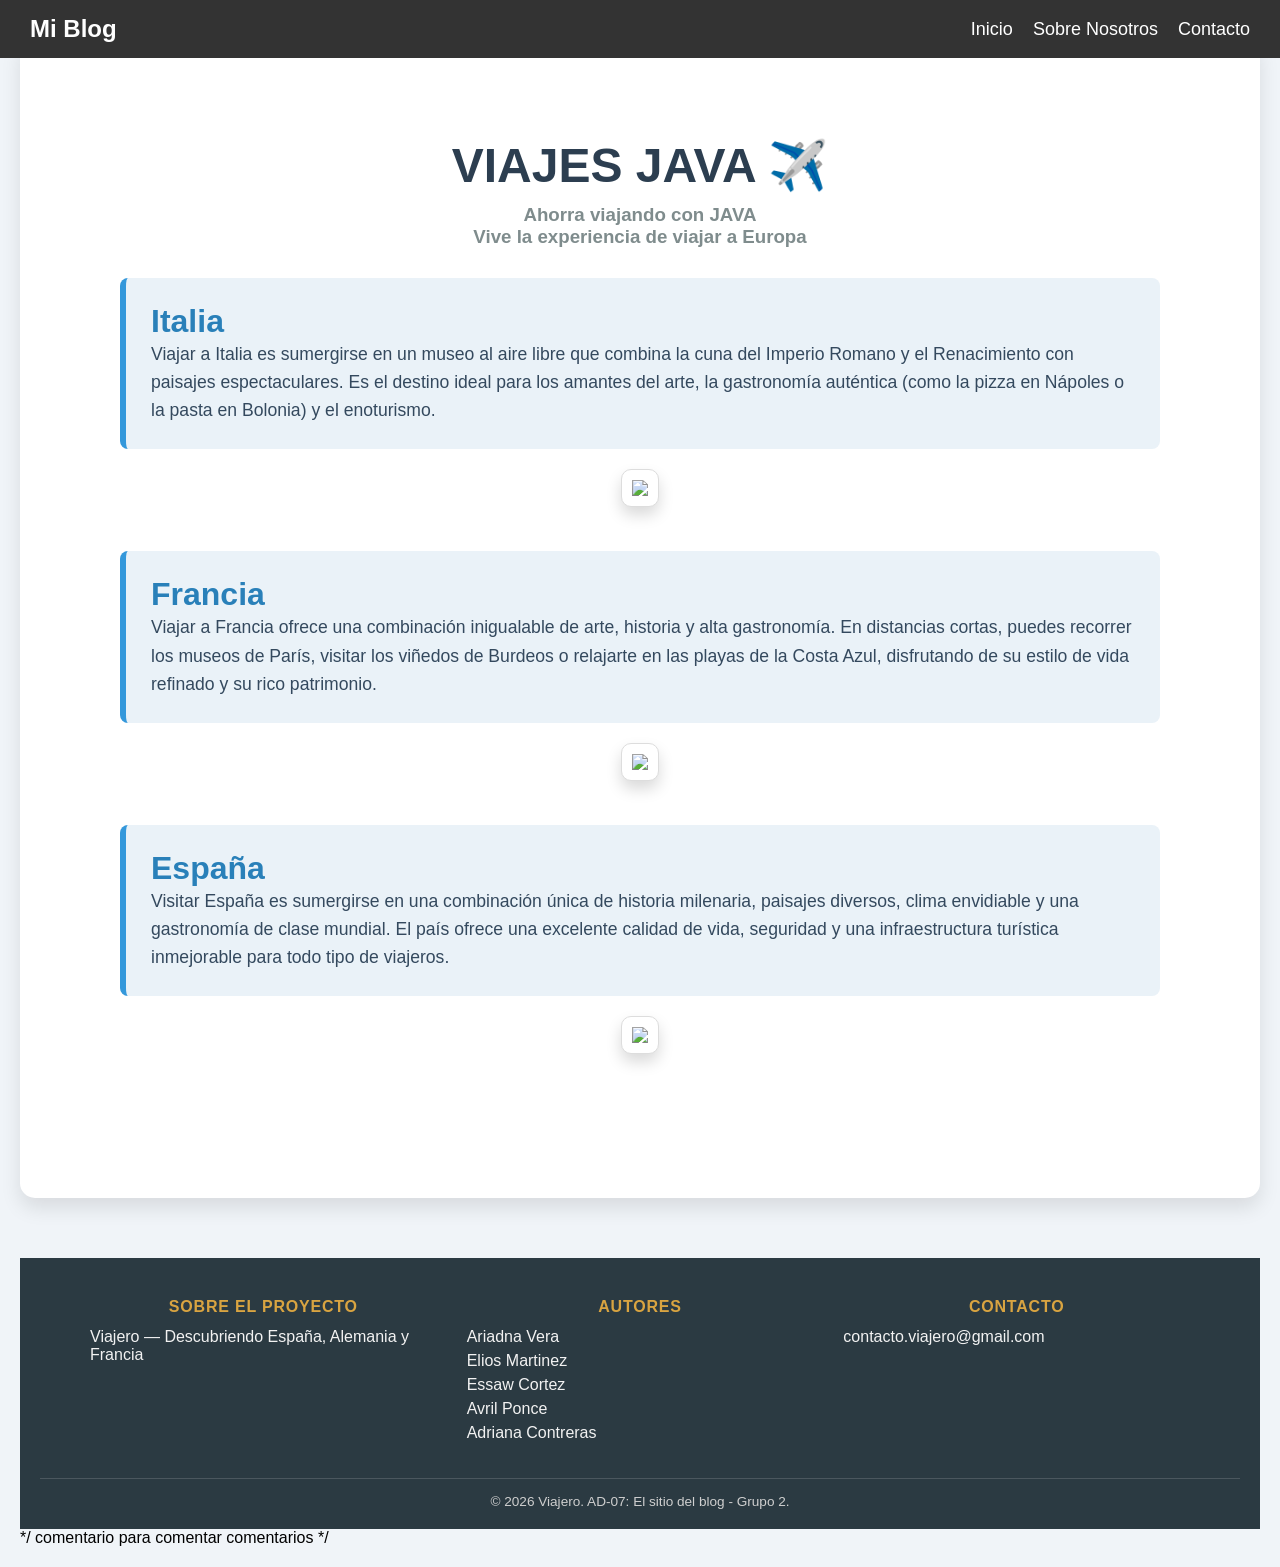
==== commit 05af872a: "Merge pull request #10 from AriVeraI/confi3-paginas feat: estructura y configuracion de las 3 pagina" ====
--- a/ad-l4-1.0/index.html
+++ b/ad-l4-1.0/index.html
@@ -106,4 +106,5 @@
 </footer>
 </body>
 
-</html>+</html>
+*/ comentario para comentar comentarios */
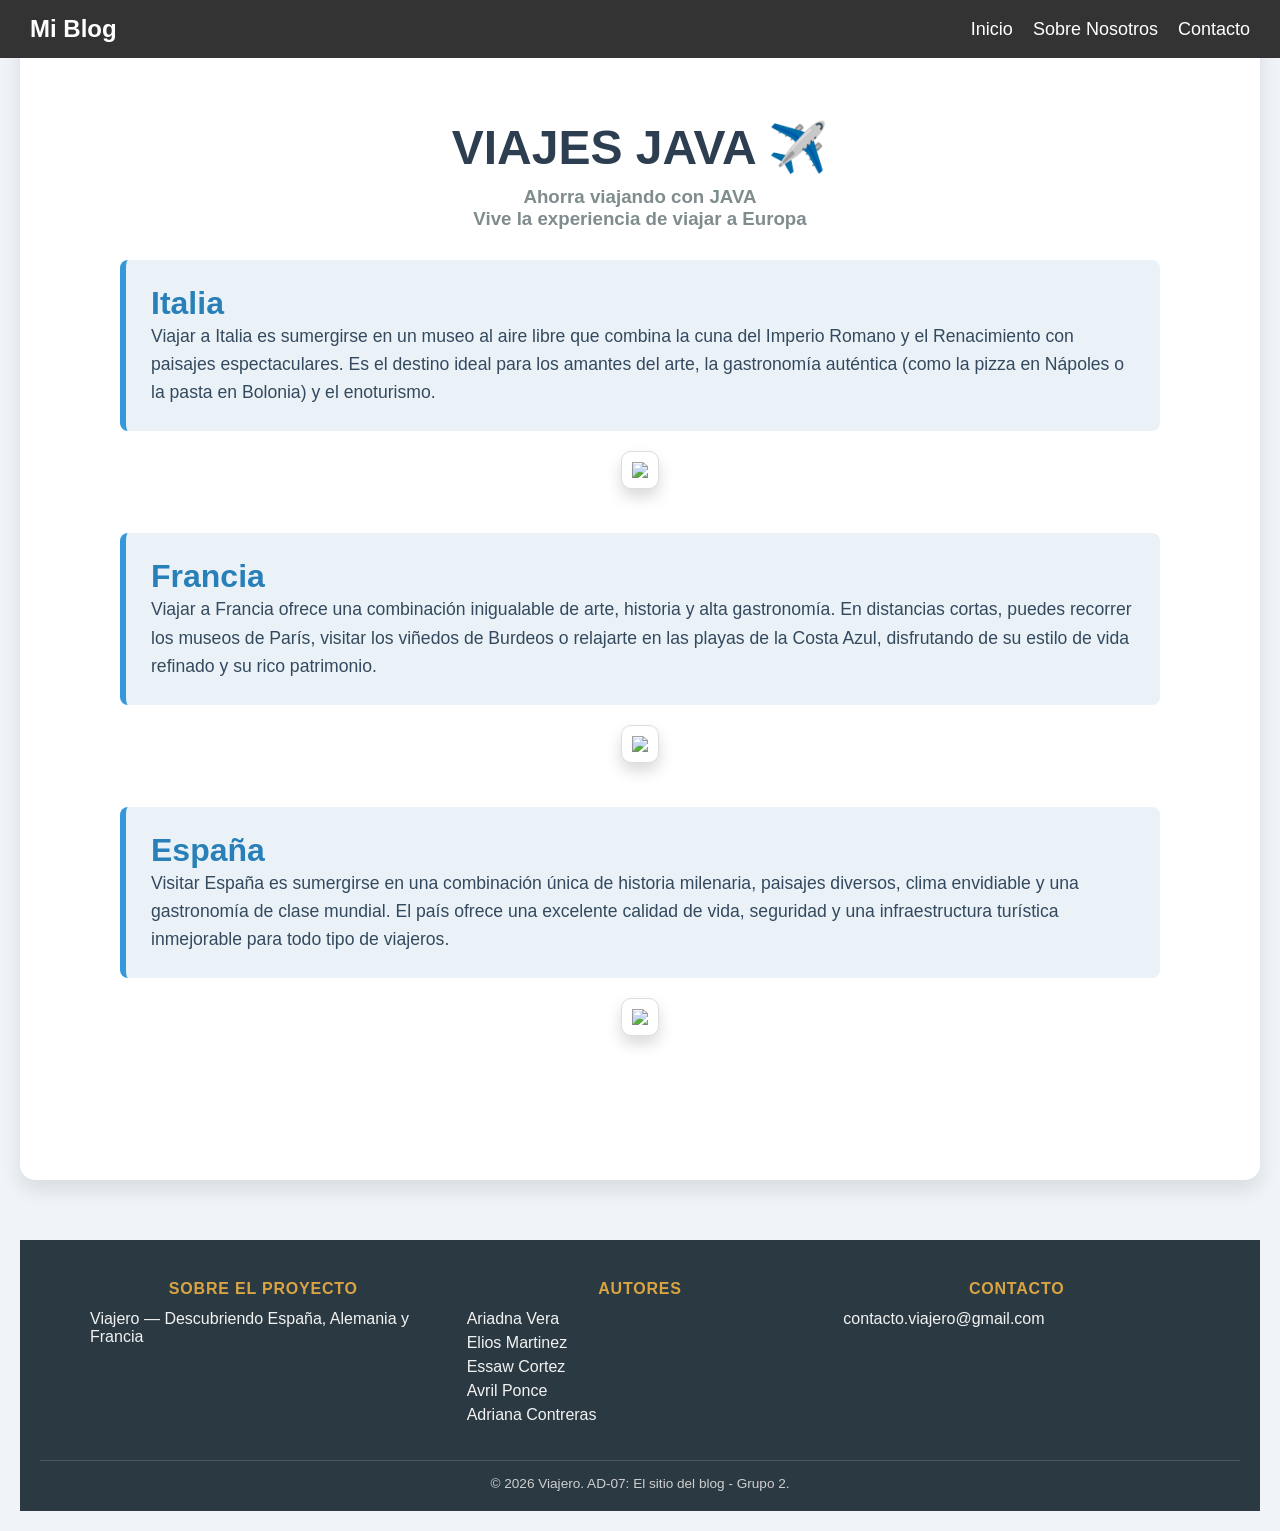
==== commit edce3e2d: "Merge branch 'main' into edicionFinal" ====
--- a/ad-l4-1.0/index.html
+++ b/ad-l4-1.0/index.html
@@ -27,7 +27,6 @@
 
 <body>
   
->>>>>>> task5
   <!--
   This script places a badge on your repl's full-browser view back to your repl's cover
   page. Try various colors for the theme: dark, light, red, orange, yellow, lime, green,
@@ -107,4 +106,3 @@
 </body>
 
 </html>
-*/ comentario para comentar comentarios */
